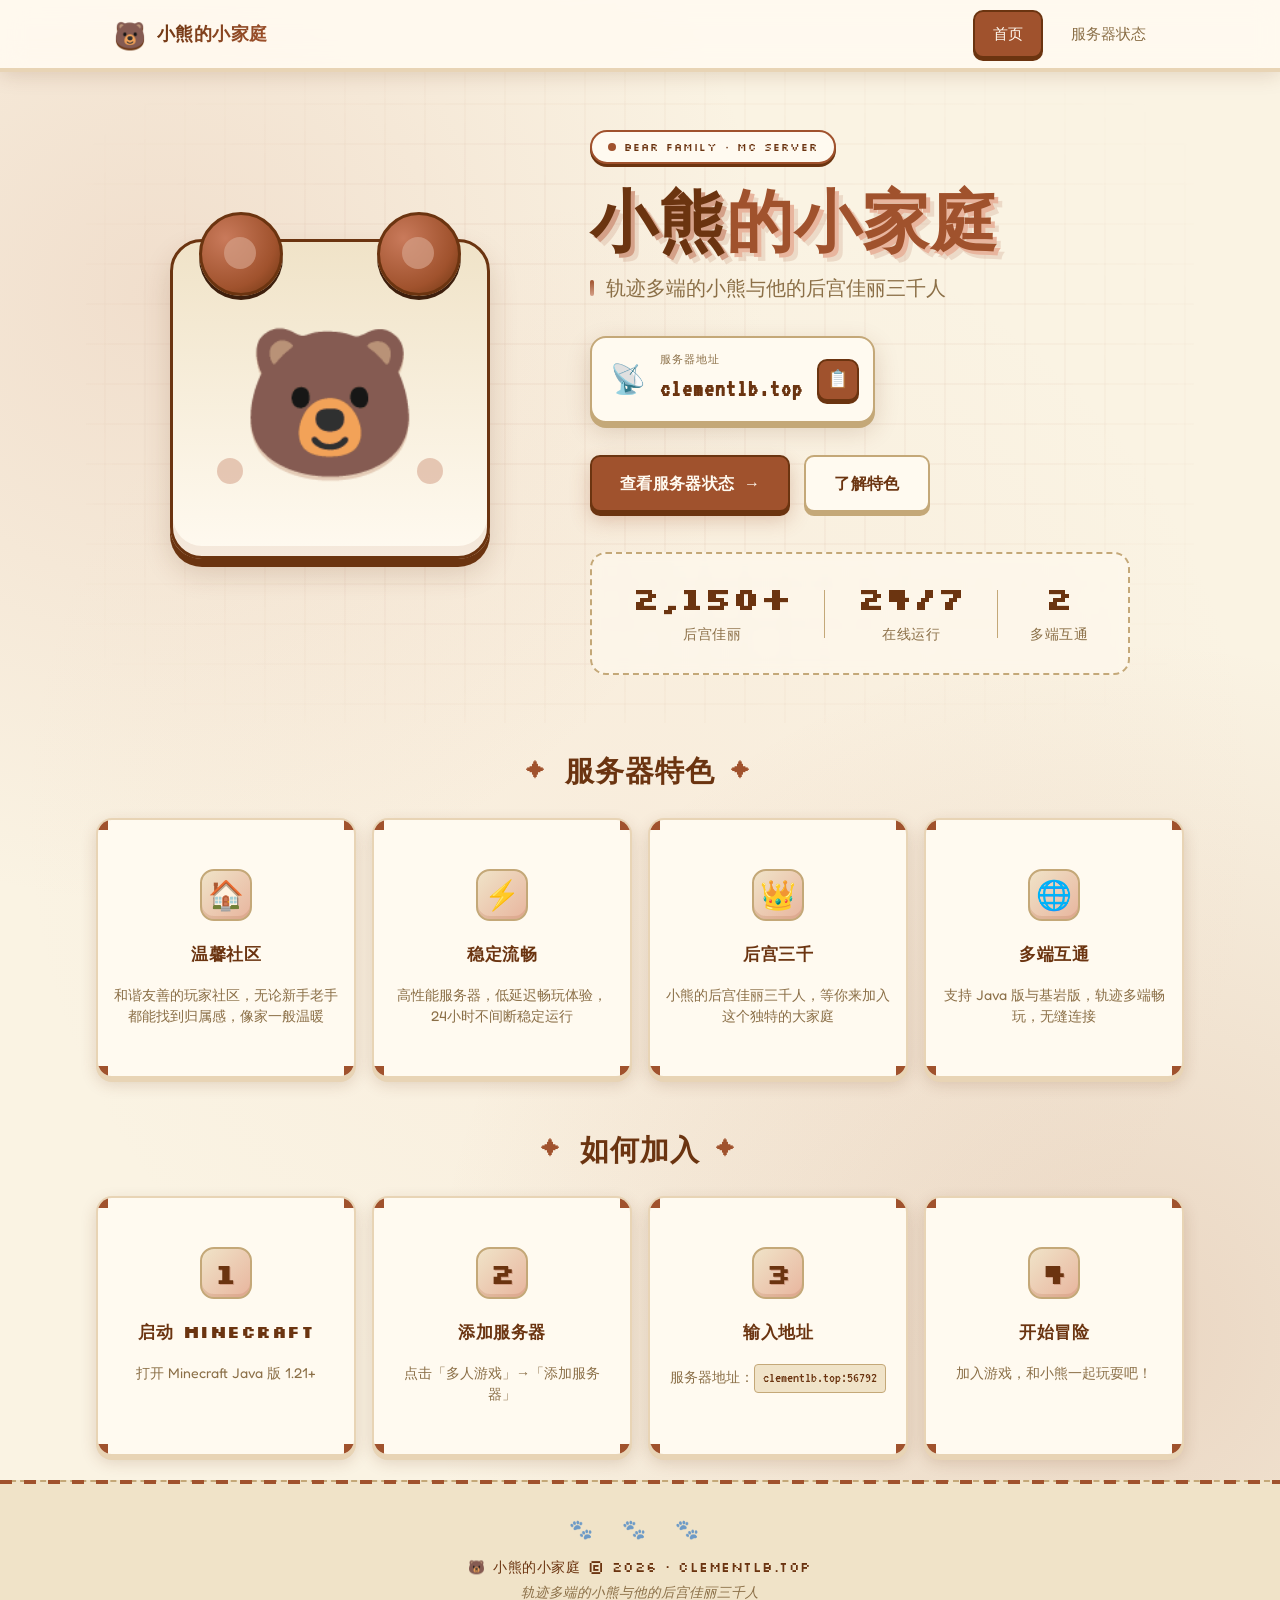
==== index.html @ a66cd8a3 "fix: 后端查询改为 64.49.47.164:56792，前端显示 clementlb.top:56792" ====
<!DOCTYPE html>
<html lang="zh-CN">
<head>
  <meta charset="UTF-8">
  <meta name="viewport" content="width=device-width, initial-scale=1.0">
  <meta name="theme-color" content="#a0522d">
  <title>小熊的小家庭 - Minecraft 服务器</title>
  <link rel="preconnect" href="https://fonts.googleapis.com">
  <link rel="preconnect" href="https://fonts.gstatic.com" crossorigin>
  <link href="https://fonts.googleapis.com/css2?family=Press+Start+2P&family=Silkscreen:wght@400;700&family=Fredoka:wght@400;500;600;700&family=VT323&display=swap" rel="stylesheet">
  <link rel="stylesheet" href="css/style.css">
</head>
<body>
  <a href="#main" class="skip-link">跳到主内容</a>

  <nav class="navbar" aria-label="主导航">
    <div class="nav-container">
      <a href="index.html" class="nav-logo">
        <span class="logo-pixel" aria-hidden="true">🐻</span>
        <span class="logo-text">小熊的小家庭</span>
      </a>
      <div class="nav-links">
        <a href="index.html" class="nav-link active" aria-current="page">
          <span class="nav-link-inner">首页</span>
        </a>
        <a href="status.html" class="nav-link">
          <span class="nav-link-inner">服务器状态</span>
        </a>
      </div>
    </div>
  </nav>

  <header class="hero" id="main">
    <div class="hero-grid-pattern"></div>
    <div class="hero-bear">
      <div class="bear-character">
        <div class="bear-ear bear-ear-left" aria-hidden="true"></div>
        <div class="bear-ear bear-ear-right" aria-hidden="true"></div>
        <div class="bear-face" aria-hidden="true">🐻</div>
        <div class="bear-cheek bear-cheek-left" aria-hidden="true"></div>
        <div class="bear-cheek bear-cheek-right" aria-hidden="true"></div>
      </div>
      <div class="bear-shadow" aria-hidden="true"></div>
    </div>

    <div class="hero-content">
      <div class="hero-badge">
        <span class="badge-dot"></span>
        <span>BEAR FAMILY · MC SERVER</span>
      </div>
      <h1 class="hero-title">
        <span class="title-pixel">小熊</span><span class="title-pixel title-pixel-accent">的小家庭</span>
      </h1>
      <p class="hero-tagline">轨迹多端的小熊与他的后宫佳丽三千人</p>

      <div class="hero-ip">
        <div class="ip-icon">📡</div>
        <div class="ip-text">
          <span class="ip-label">服务器地址</span>
          <code class="ip-value">clementlb.top</code>
        </div>
        <button class="ip-copy" onclick="copyIp()" title="复制地址" aria-label="复制服务器地址">
          <span class="copy-icon" aria-hidden="true">📋</span>
        </button>
      </div>

      <div class="hero-actions">
        <a href="status.html" class="btn btn-primary">
          <span>查看服务器状态</span>
          <span class="btn-arrow" aria-hidden="true">→</span>
        </a>
        <a href="#features" class="btn btn-ghost">
          <span>了解特色</span>
        </a>
      </div>

      <div class="hero-stats">
        <div class="stat">
          <div class="stat-num" data-target="3000">0</div>
          <div class="stat-label">后宫佳丽</div>
        </div>
        <div class="stat-divider"></div>
        <div class="stat">
          <div class="stat-num">24/7</div>
          <div class="stat-label">在线运行</div>
        </div>
        <div class="stat-divider"></div>
        <div class="stat">
          <div class="stat-num">2</div>
          <div class="stat-label">多端互通</div>
        </div>
      </div>
    </div>
  </header>

  <section class="features" id="features">
    <div class="section-header">
        <span class="section-deco" aria-hidden="true">✦</span>
        <h2 class="section-title">服务器特色</h2>
        <span class="section-deco" aria-hidden="true">✦</span>
      </div>

    <div class="features-grid">
      <div class="card feature-card">
        <div class="card-corner corner-tl" aria-hidden="true"></div>
        <div class="card-corner corner-tr" aria-hidden="true"></div>
        <div class="card-corner corner-bl" aria-hidden="true"></div>
        <div class="card-corner corner-br" aria-hidden="true"></div>
        <div class="feature-icon-wrap">
          <div class="feature-icon" aria-hidden="true">🏠</div>
          <div class="icon-paw" aria-hidden="true">🐾</div>
        </div>
        <h3 class="feature-title">温馨社区</h3>
        <p class="feature-desc">和谐友善的玩家社区，无论新手老手都能找到归属感，像家一般温暖</p>
      </div>

      <div class="card feature-card">
        <div class="card-corner corner-tl" aria-hidden="true"></div>
        <div class="card-corner corner-tr" aria-hidden="true"></div>
        <div class="card-corner corner-bl" aria-hidden="true"></div>
        <div class="card-corner corner-br" aria-hidden="true"></div>
        <div class="feature-icon-wrap">
          <div class="feature-icon" aria-hidden="true">⚡</div>
          <div class="icon-paw" aria-hidden="true">🐾</div>
        </div>
        <h3 class="feature-title">稳定流畅</h3>
        <p class="feature-desc">高性能服务器，低延迟畅玩体验，24小时不间断稳定运行</p>
      </div>

      <div class="card feature-card">
        <div class="card-corner corner-tl" aria-hidden="true"></div>
        <div class="card-corner corner-tr" aria-hidden="true"></div>
        <div class="card-corner corner-bl" aria-hidden="true"></div>
        <div class="card-corner corner-br" aria-hidden="true"></div>
        <div class="feature-icon-wrap">
          <div class="feature-icon" aria-hidden="true">👑</div>
          <div class="icon-paw" aria-hidden="true">🐾</div>
        </div>
        <h3 class="feature-title">后宫三千</h3>
        <p class="feature-desc">小熊的后宫佳丽三千人，等你来加入这个独特的大家庭</p>
      </div>

      <div class="card feature-card">
        <div class="card-corner corner-tl" aria-hidden="true"></div>
        <div class="card-corner corner-tr" aria-hidden="true"></div>
        <div class="card-corner corner-bl" aria-hidden="true"></div>
        <div class="card-corner corner-br" aria-hidden="true"></div>
        <div class="feature-icon-wrap">
          <div class="feature-icon" aria-hidden="true">🌐</div>
          <div class="icon-paw" aria-hidden="true">🐾</div>
        </div>
        <h3 class="feature-title">多端互通</h3>
        <p class="feature-desc">支持 Java 版与基岩版，轨迹多端畅玩，无缝连接</p>
      </div>
    </div>
  </section>

  <section class="join">
    <div class="section-header">
      <span class="section-deco" aria-hidden="true">✦</span>
      <h2 class="section-title">如何加入</h2>
      <span class="section-deco" aria-hidden="true">✦</span>
    </div>

    <div class="join-steps">
      <div class="card step">
        <div class="card-corner corner-tl" aria-hidden="true"></div>
        <div class="card-corner corner-tr" aria-hidden="true"></div>
        <div class="card-corner corner-bl" aria-hidden="true"></div>
        <div class="card-corner corner-br" aria-hidden="true"></div>
        <div class="step-icon-wrap">
          <span class="step-number" aria-hidden="true">1</span>
          <div class="icon-paw" aria-hidden="true">🐾</div>
        </div>
        <h3 class="step-title">启动 Minecraft</h3>
        <p class="step-desc">打开 Minecraft Java 版 1.21+</p>
      </div>

      <div class="card step">
        <div class="card-corner corner-tl" aria-hidden="true"></div>
        <div class="card-corner corner-tr" aria-hidden="true"></div>
        <div class="card-corner corner-bl" aria-hidden="true"></div>
        <div class="card-corner corner-br" aria-hidden="true"></div>
        <div class="step-icon-wrap">
          <span class="step-number" aria-hidden="true">2</span>
          <div class="icon-paw" aria-hidden="true">🐾</div>
        </div>
        <h3 class="step-title">添加服务器</h3>
        <p class="step-desc">点击「多人游戏」→「添加服务器」</p>
      </div>

      <div class="card step">
        <div class="card-corner corner-tl" aria-hidden="true"></div>
        <div class="card-corner corner-tr" aria-hidden="true"></div>
        <div class="card-corner corner-bl" aria-hidden="true"></div>
        <div class="card-corner corner-br" aria-hidden="true"></div>
        <div class="step-icon-wrap">
          <span class="step-number" aria-hidden="true">3</span>
          <div class="icon-paw" aria-hidden="true">🐾</div>
        </div>
        <h3 class="step-title">输入地址</h3>
        <p class="step-desc">服务器地址：<code class="step-code">clementlb.top:56792</code></p>
      </div>

      <div class="card step">
        <div class="card-corner corner-tl" aria-hidden="true"></div>
        <div class="card-corner corner-tr" aria-hidden="true"></div>
        <div class="card-corner corner-bl" aria-hidden="true"></div>
        <div class="card-corner corner-br" aria-hidden="true"></div>
        <div class="step-icon-wrap">
          <span class="step-number" aria-hidden="true">4</span>
          <div class="icon-paw" aria-hidden="true">🐾</div>
        </div>
        <h3 class="step-title">开始冒险</h3>
        <p class="step-desc">加入游戏，和小熊一起玩耍吧！</p>
      </div>
    </div>
  </section>

  <footer class="footer">
    <div class="footer-paws" aria-hidden="true">🐾 🐾 🐾</div>
    <p class="footer-main">🐻 小熊的小家庭 &copy; 2026 · clementlb.top</p>
    <p class="footer-tagline">轨迹多端的小熊与他的后宫佳丽三千人</p>
  </footer>

  <script>
    function copyIp() {
      const ip = 'clementlb.top:56792';
      const btn = document.querySelector('.ip-copy');
      const icon = btn?.querySelector('.copy-icon');
      const restore = () => { if (icon) icon.textContent = '📋'; };
      if (navigator.clipboard?.writeText) {
        navigator.clipboard.writeText(ip).then(() => {
          if (icon) icon.textContent = '✅';
          setTimeout(restore, 1500);
        }).catch(restore);
      } else {
        // Fallback for older browsers
        const ta = document.createElement('textarea');
        ta.value = ip;
        ta.style.position = 'fixed';
        ta.style.opacity = '0';
        document.body.appendChild(ta);
        ta.select();
        try { document.execCommand('copy'); if (icon) icon.textContent = '✅'; } catch (e) {}
        document.body.removeChild(ta);
        setTimeout(restore, 1500);
      }
    }

    // Honor reduced motion preference
    const prefersReducedMotion = window.matchMedia('(prefers-reduced-motion: reduce)').matches;

    // Animate stats on load
    document.addEventListener('DOMContentLoaded', () => {
      const stat = document.querySelector('.stat-num[data-target]');
      if (stat) {
        const target = +stat.dataset.target;
        if (prefersReducedMotion) {
          stat.textContent = target.toLocaleString() + '+';
        } else {
          let current = 0;
          const step = Math.max(1, Math.ceil(target / 60));
          const tick = () => {
            current += step;
            if (current >= target) current = target;
            stat.textContent = current.toLocaleString() + '+';
            if (current < target) requestAnimationFrame(tick);
          };
          const obs = new IntersectionObserver((entries) => {
            entries.forEach(e => { if (e.isIntersecting) { tick(); obs.disconnect(); } });
          });
          obs.observe(stat);
        }
      }

      // Stagger card reveal is handled in CSS (avoids first-frame flash)
    });
  </script>
</body>
</html>
---- css/style.css ----
/* ============================================
   小熊的小家庭 · Cozy Bear Minecraft Theme
   ============================================ */

/* ===== Reset ===== */
*, *::before, *::after { box-sizing: border-box; margin: 0; padding: 0; }

/* ===== Theme Variables (Bear Palette) ===== */
:root {
  /* Bear fur browns */
  --bear-fur: #a0522d;
  --bear-fur-light: #c97a5b;
  --bear-fur-dark: #6b3410;
  --bear-fur-deep: #3e1f0d;

  /* Bear snout peach */
  --bear-snout: #d4a088;
  --bear-snout-light: #e8b59e;
  --bear-snout-dark: #b07858;

  /* Cozy room creams (Minecraft room background) */
  --bg: #faf3e3;
  --bg-soft: #f0e3c8;
  --bg-card: #fffaf0;
  --bg-card-hover: #fff5e1;

  /* Text */
  --text: #3e2723;
  --text-muted: #8b6f47;
  --text-light: #b8a085;

  /* Borders & decoration */
  --border: #e8d4b5;
  --border-strong: #c4a878;
  --pixel-shadow: rgba(107, 52, 16, 0.18);

  /* Semantic */
  --success: #6b8e23;
  --success-bg: #e8efd0;
  --danger: #b85c3d;
  --danger-bg: #f5dccd;
  --warning: #d4a017;

  /* Focus ring */
  --focus-ring: 0 0 0 3px rgba(160, 82, 45, 0.5);

  /* Shapes */
  --radius: 16px;
  --radius-sm: 10px;
  --radius-lg: 24px;
  --pixel: 4px;

  /* Safe areas (iOS notch etc.) */
  --safe-top: env(safe-area-inset-top, 0px);
  --safe-bottom: env(safe-area-inset-bottom, 0px);

  /* Spacing scale (4-px grid) */
  --space-1: 4px;
  --space-2: 8px;
  --space-3: 12px;
  --space-4: 16px;
  --space-5: 24px;
  --space-6: 32px;
  --space-7: 48px;
  --space-8: 64px;
}

/* ===== Base ===== */
html { scroll-behavior: smooth; }

body {
  font-family: 'Fredoka', 'PingFang SC', 'Microsoft YaHei', sans-serif;
  background: var(--bg);
  color: var(--text);
  min-height: 100vh;
  display: flex;
  flex-direction: column;
  font-weight: 400;
  line-height: 1.6;
  overflow-x: hidden;
  background-image:
    radial-gradient(circle at 12% 18%, rgba(212, 160, 136, 0.25) 0%, transparent 35%),
    radial-gradient(circle at 88% 82%, rgba(160, 82, 45, 0.18) 0%, transparent 40%),
    radial-gradient(circle at 50% 50%, rgba(232, 181, 158, 0.1) 0%, transparent 60%);
}

::selection { background: var(--bear-fur); color: var(--bg-card); }

/* ===== Skip Link ===== */
.skip-link {
  position: absolute;
  left: -9999px;
  top: 0;
  z-index: 200;
  background: var(--bear-fur-dark);
  color: var(--bg-card);
  padding: 12px 20px;
  border-radius: 0 0 var(--radius-sm) 0;
  text-decoration: none;
  font-weight: 600;
}
.skip-link:focus { left: 0; outline: 3px solid var(--bear-snout-light); outline-offset: 2px; }

/* ===== Focus Styles ===== */
:focus-visible {
  outline: 3px solid var(--bear-fur);
  outline-offset: 2px;
  border-radius: 4px;
}

/* ===== Navbar ===== */
.navbar {
  background: rgba(255, 250, 240, 0.92);
  backdrop-filter: blur(12px) saturate(140%);
  -webkit-backdrop-filter: blur(12px) saturate(140%);
  border-bottom: 2px solid var(--border);
  position: sticky;
  top: 0;
  z-index: 100;
  padding-top: var(--safe-top);
  box-shadow: 0 2px 0 var(--border), 0 4px 20px var(--pixel-shadow);
}

.nav-container {
  max-width: 1100px;
  margin: 0 auto;
  padding: 0 var(--space-5);
  display: flex;
  align-items: center;
  justify-content: space-between;
  height: 68px;
}

.nav-logo {
  display: flex;
  align-items: center;
  gap: 10px;
  text-decoration: none;
  color: var(--bear-fur-dark);
  font-family: 'Silkscreen', 'Fredoka', monospace;
  font-weight: 700;
  font-size: 1.15rem;
  letter-spacing: 0.5px;
  transition: transform 0.2s ease;
}
.nav-logo:hover { transform: translateX(2px); }

.logo-pixel {
  font-size: 1.6rem;
  filter: drop-shadow(0 2px 0 var(--bear-fur-dark));
  animation: bear-bob 3s ease-in-out infinite;
}

.logo-text {
  background: linear-gradient(135deg, var(--bear-fur-dark), var(--bear-fur));
  -webkit-background-clip: text;
  -webkit-text-fill-color: transparent;
  background-clip: text;
}

.nav-links { display: flex; gap: 8px; }

.nav-link {
  position: relative;
  color: var(--text-muted);
  text-decoration: none;
  font-weight: 500;
  font-size: 0.95rem;
  padding: 10px 18px;
  border-radius: var(--radius-sm);
  transition: color 0.2s ease, background-color 0.2s ease, transform 0.2s ease, border-color 0.2s ease, box-shadow 0.2s ease;
  border: 2px solid transparent;
  touch-action: manipulation;
}
.nav-link:hover {
  color: var(--bear-fur-dark);
  background: var(--bg-soft);
}
.nav-link.active {
  color: var(--bg-card);
  background: var(--bear-fur);
  border-color: var(--bear-fur-dark);
  box-shadow: 0 3px 0 var(--bear-fur-dark);
}
.nav-link.active:hover { transform: translateY(1px); box-shadow: 0 2px 0 var(--bear-fur-dark); }

/* ===== Hero ===== */
.hero {
  position: relative;
  min-height: 560px;
  display: grid;
  grid-template-columns: 360px 1fr;
  gap: 80px;
  align-items: center;
  padding: 60px 64px 48px;
  max-width: 1400px;
  margin: 0 auto;
  overflow: hidden;
  scroll-margin-top: 80px;
}

.hero-grid-pattern {
  position: absolute;
  inset: -60px;
  background:
    repeating-linear-gradient(0deg, transparent, transparent 38px, rgba(160, 82, 45, 0.04) 38px, rgba(160, 82, 45, 0.04) 40px),
    repeating-linear-gradient(90deg, transparent, transparent 38px, rgba(160, 82, 45, 0.04) 38px, rgba(160, 82, 45, 0.04) 40px);
  pointer-events: none;
  z-index: 0;
  mask-image: radial-gradient(ellipse at center, #000 40%, transparent 80%);
  -webkit-mask-image: radial-gradient(ellipse at center, #000 40%, transparent 80%);
}

.hero-bear {
  position: relative;
  z-index: 1;
  display: flex;
  align-items: center;
  justify-content: center;
  flex-direction: column;
}

.bear-character {
  position: relative;
  width: 320px;
  height: 320px;
  display: flex;
  align-items: center;
  justify-content: center;
  background: linear-gradient(180deg, var(--bg-soft) 0%, var(--bg-card) 100%);
  border: 3px solid var(--bear-fur-dark);
  border-radius: 32px;
  box-shadow:
    0 8px 0 var(--bear-fur-dark),
    0 14px 28px var(--pixel-shadow),
    inset 0 -10px 0 rgba(160, 82, 45, 0.1);
  animation: bear-bob 2.5s ease-in-out infinite;
}

/* CSS ears */
.bear-ear {
  position: absolute;
  top: -30px;
  width: 84px;
  height: 84px;
  background: radial-gradient(circle at 30% 30%, var(--bear-fur-light), var(--bear-fur) 65%, var(--bear-fur-dark));
  border: 3px solid var(--bear-fur-dark);
  border-radius: 50%;
  box-shadow: 0 4px 0 var(--bear-fur-deep);
  z-index: 0;
}
.bear-ear::after {
  content: '';
  position: absolute;
  top: 22px;
  left: 22px;
  width: 32px;
  height: 32px;
  background: var(--bear-snout);
  border-radius: 50%;
  opacity: 0.7;
}
.bear-ear-left { left: 26px; }
.bear-ear-right { right: 26px; }

.bear-face {
  position: relative;
  z-index: 1;
  font-size: 9rem;
  line-height: 1;
  filter: drop-shadow(0 4px 0 rgba(160, 82, 45, 0.25));
}

.bear-cheek {
  position: absolute;
  width: 26px;
  height: 26px;
  background: var(--bear-snout);
  border-radius: 50%;
  opacity: 0.55;
  z-index: 1;
}
.bear-cheek-left { bottom: 72px; left: 44px; }
.bear-cheek-right { bottom: 72px; right: 44px; }

.bear-shadow {
  width: 260px;
  height: 28px;
  background: radial-gradient(ellipse, rgba(62, 39, 35, 0.25) 0%, transparent 70%);
  margin-top: -20px;
  animation: shadow-pulse 2.5s ease-in-out infinite;
}

@keyframes bear-bob {
  0%, 100% { transform: translateY(0) rotate(-1deg); }
  50% { transform: translateY(-10px) rotate(1deg); }
}

@keyframes shadow-pulse {
  0%, 100% { transform: scaleX(1); opacity: 0.6; }
  50% { transform: scaleX(0.85); opacity: 0.4; }
}

.hero-content {
  position: relative;
  z-index: 1;
  text-align: left;
}

.hero-badge {
  display: inline-flex;
  align-items: center;
  gap: 8px;
  background: var(--bg-card);
  border: 2px solid var(--bear-fur);
  border-radius: 999px;
  padding: 6px 16px;
  font-family: 'Silkscreen', monospace;
  font-size: 0.7rem;
  color: var(--bear-fur-dark);
  letter-spacing: 1px;
  margin-bottom: 20px;
  box-shadow: 0 3px 0 var(--bear-fur-dark);
}

.badge-dot {
  width: 8px;
  height: 8px;
  background: var(--bear-fur);
  border-radius: 50%;
  animation: pulse-dot 1.5s ease-in-out infinite;
}

@keyframes pulse-dot {
  0%, 100% { opacity: 1; transform: scale(1); }
  50% { opacity: 0.5; transform: scale(1.3); }
}

.hero-title {
  font-family: 'Silkscreen', 'Press Start 2P', monospace;
  font-size: 4.2rem;
  line-height: 1.05;
  font-weight: 700;
  margin-bottom: 18px;
  letter-spacing: 1px;
  text-wrap: balance;
}

.title-pixel {
  display: inline-block;
  color: var(--bear-fur-dark);
  text-shadow: 4px 4px 0 var(--bear-snout), 8px 8px 0 rgba(160, 82, 45, 0.15);
}
.title-pixel-accent {
  color: var(--bear-fur);
  text-shadow: 4px 4px 0 var(--bear-snout-light), 8px 8px 0 rgba(160, 82, 45, 0.15);
}

.hero-tagline {
  font-size: 1.25rem;
  color: var(--text-muted);
  margin-bottom: 32px;
  font-weight: 500;
  max-width: 560px;
  position: relative;
  padding-left: 16px;
  text-wrap: pretty;
}
.hero-tagline::before {
  content: '';
  position: absolute;
  left: 0;
  top: 8px;
  bottom: 8px;
  width: 4px;
  background: linear-gradient(to bottom, var(--bear-fur), var(--bear-snout));
  border-radius: 2px;
}

/* IP Card */
.hero-ip {
  display: inline-flex;
  align-items: center;
  justify-content: center;
  gap: 14px;
  background: var(--bg-card);
  border: 2px solid var(--border-strong);
  border-radius: var(--radius);
  padding: 12px 14px 12px 18px;
  margin-bottom: 32px;
  box-shadow: 0 5px 0 var(--border-strong), 0 8px 24px var(--pixel-shadow);
  transition: transform 0.2s ease, box-shadow 0.2s ease;
}
.hero-ip:hover { transform: translateY(-2px); box-shadow: 0 7px 0 var(--border-strong), 0 10px 28px var(--pixel-shadow); }

.ip-icon {
  font-size: 1.8rem;
  line-height: 1;
  display: flex;
  align-items: center;
  justify-content: center;
  animation: pulse-dot 2s ease-in-out infinite;
}

.ip-text {
  display: flex;
  flex-direction: column;
  justify-content: center;
  gap: 2px;
}

.ip-label {
  font-size: 0.7rem;
  color: var(--text-muted);
  font-family: 'Silkscreen', monospace;
  letter-spacing: 1px;
  text-transform: uppercase;
}

.ip-value {
  font-family: 'VT323', 'Consolas', monospace;
  font-size: 1.5rem;
  color: var(--bear-fur-dark);
  background: none;
  padding: 0;
  font-weight: 700;
  letter-spacing: 1px;
}

.ip-copy {
  background: var(--bear-fur);
  border: 2px solid var(--bear-fur-dark);
  border-radius: var(--radius-sm);
  width: 42px;
  height: 42px;
  display: flex;
  align-items: center;
  justify-content: center;
  cursor: pointer;
  transition: background-color 0.15s ease, transform 0.15s ease, box-shadow 0.15s ease;
  box-shadow: 0 3px 0 var(--bear-fur-dark);
  -webkit-tap-highlight-color: transparent;
  touch-action: manipulation;
  margin: 0;
  padding: 0;
  flex-shrink: 0;
}
.ip-copy:hover { background: var(--bear-fur-light); }
.ip-copy:active { transform: translateY(2px); box-shadow: 0 1px 0 var(--bear-fur-dark); }
.copy-icon {
  font-size: 1.1rem;
  line-height: 1;
  display: flex;
  align-items: center;
  justify-content: center;
}

/* Hero Actions */
.hero-actions {
  display: flex;
  gap: 14px;
  flex-wrap: wrap;
  margin-bottom: 40px;
}

/* Buttons */
.btn {
  display: inline-flex;
  align-items: center;
  gap: 10px;
  padding: 14px 28px;
  border-radius: var(--radius-sm);
  font-family: 'Fredoka', sans-serif;
  font-size: 1rem;
  font-weight: 600;
  text-decoration: none;
  cursor: pointer;
  transition: background-color 0.15s ease, color 0.15s ease, transform 0.15s ease, box-shadow 0.15s ease, border-color 0.15s ease;
  border: 2px solid transparent;
  letter-spacing: 0.3px;
  -webkit-tap-highlight-color: transparent;
  touch-action: manipulation;
}
.btn-primary {
  background: var(--bear-fur);
  color: var(--bg-card);
  border-color: var(--bear-fur-dark);
  box-shadow: 0 4px 0 var(--bear-fur-dark), 0 8px 20px rgba(160, 82, 45, 0.3);
}
.btn-primary:hover { background: var(--bear-fur-light); transform: translateY(-2px); box-shadow: 0 6px 0 var(--bear-fur-dark), 0 10px 24px rgba(160, 82, 45, 0.4); }
.btn-primary:active { transform: translateY(2px); box-shadow: 0 2px 0 var(--bear-fur-dark); }
.btn-arrow { transition: transform 0.2s ease; }
.btn-primary:hover .btn-arrow { transform: translateX(4px); }

.btn-ghost {
  background: var(--bg-card);
  color: var(--bear-fur-dark);
  border-color: var(--border-strong);
  box-shadow: 0 4px 0 var(--border-strong);
}
.btn-ghost:hover { background: var(--bg-card-hover); transform: translateY(-2px); box-shadow: 0 6px 0 var(--border-strong); }
.btn-ghost:active { transform: translateY(2px); box-shadow: 0 2px 0 var(--border-strong); }

/* Hero Stats */
.hero-stats {
  display: flex;
  align-items: center;
  justify-content: space-between;
  gap: 32px;
  padding: 28px 40px;
  background: rgba(255, 250, 240, 0.6);
  border: 2px dashed var(--border-strong);
  border-radius: var(--radius);
  backdrop-filter: blur(6px);
  width: 100%;
  max-width: 680px;
}

.stat { text-align: center; }
.stat-num {
  font-family: 'Silkscreen', monospace;
  font-size: 2rem;
  color: var(--bear-fur-dark);
  font-weight: 700;
  line-height: 1;
  margin-bottom: 8px;
  font-variant-numeric: tabular-nums;
}
.stat-label {
  font-size: 0.9rem;
  color: var(--text-muted);
  letter-spacing: 0.5px;
  font-weight: 500;
}

.stat-divider {
  width: 1px;
  height: 48px;
  background: var(--border-strong);
}

/* ===== Sections ===== */
.section-header {
  display: flex;
  align-items: center;
  justify-content: center;
  gap: var(--space-4);
  margin-bottom: var(--space-5);
}

.section-deco {
  color: var(--bear-fur);
  font-size: 1.2rem;
  letter-spacing: 4px;
}

.section-title {
  font-family: 'Silkscreen', 'Press Start 2P', monospace;
  font-size: 1.8rem;
  font-weight: 700;
  color: var(--bear-fur-dark);
  letter-spacing: 1px;
  position: relative;
  text-wrap: balance;
}

.features, .join {
  max-width: 1400px;
  margin: 0 auto;
  padding: var(--space-5) var(--space-5);
  position: relative;
}

/* ===== Card (shadcn-style: one base class for all card variants) ===== */
.card,
.feature-card,
.step {
  position: relative;
  background: var(--bg-card);
  border: 2px solid var(--border);
  border-radius: var(--radius);
  padding: var(--space-4);
  display: flex;
  flex-direction: column;
  align-items: center;
  justify-content: center;
  text-align: center;
  width: 100%;
  height: 260px;
  min-height: 260px;
  max-height: 260px;
  gap: var(--space-2);
  transition: transform 0.3s cubic-bezier(0.4, 0, 0.2, 1), background-color 0.3s ease, border-color 0.3s ease, box-shadow 0.3s ease;
  box-shadow: 0 4px 0 var(--border), 0 6px 16px var(--pixel-shadow);
  overflow: hidden;
  animation: card-rise 0.6s ease both;
}

.features-grid > .card:nth-child(1),
.join-steps > .card:nth-child(1) { animation-delay: 0.05s; }
.features-grid > .card:nth-child(2),
.join-steps > .card:nth-child(2) { animation-delay: 0.13s; }
.features-grid > .card:nth-child(3),
.join-steps > .card:nth-child(3) { animation-delay: 0.21s; }
.features-grid > .card:nth-child(4),
.join-steps > .card:nth-child(4) { animation-delay: 0.29s; }

@keyframes card-rise {
  from { opacity: 0; transform: translateY(20px); }
  to   { opacity: 1; transform: translateY(0); }
}

/* Pixel corner decorations */
.card-corner {
  position: absolute;
  width: 12px;
  height: 12px;
  background: var(--bear-fur);
  border-radius: 2px;
  pointer-events: none;
}
.corner-tl { top: -2px; left: -2px; border-radius: 4px 0 0 0; }
.corner-tr { top: -2px; right: -2px; border-radius: 0 4px 0 0; }
.corner-bl { bottom: -2px; left: -2px; border-radius: 0 0 0 4px; }
.corner-br { bottom: -2px; right: -2px; border-radius: 0 0 4px 0; }

/* ===== Grid containers (identical, shared rule) ===== */
.features-grid,
.join-steps {
  display: grid;
  grid-template-columns: repeat(4, minmax(0, 1fr));
  gap: var(--space-4);
  align-items: stretch;
  width: 100%;
}

/* ===== Feature Card & Step Card variants (unified) ===== */
.feature-card:hover,
.step:hover {
  transform: translateY(-6px);
  border-color: var(--bear-fur);
  background: var(--bg-card-hover);
  box-shadow: 0 10px 0 var(--bear-fur), 0 14px 28px rgba(160, 82, 45, 0.25);
}
.feature-card:hover .icon-paw,
.step:hover .icon-paw { opacity: 1; transform: translateY(0); }
.feature-card:hover .feature-icon-wrap,
.step:hover .step-icon-wrap { transform: rotate(-6deg); }
.feature-card:hover .feature-icon,
.step:hover .step-number { transform: scale(1.1); }

/* Shared icon box (feature & step) */
.feature-icon-wrap,
.step-icon-wrap {
  position: relative;
  display: inline-flex;
  align-items: center;
  justify-content: center;
  width: 52px;
  height: 52px;
  margin: 0 auto var(--space-3);
  background: linear-gradient(135deg, var(--bg-soft), var(--bear-snout-light));
  border: 2px solid var(--border-strong);
  border-radius: 14px;
  box-shadow: inset 0 -3px 0 rgba(160, 82, 45, 0.15);
  transition: transform 0.3s ease;
  flex-shrink: 0;
}

.feature-icon,
.step-number {
  font-size: 1.8rem;
  line-height: 1;
  transition: transform 0.3s ease;
}

.icon-paw {
  position: absolute;
  bottom: -4px;
  right: -4px;
  font-size: 0.8rem;
  background: var(--bg-card);
  border: 1.5px solid var(--bear-fur);
  border-radius: 50%;
  width: 20px;
  height: 20px;
  display: flex;
  align-items: center;
  justify-content: center;
  opacity: 0;
  transform: translateY(4px);
  transition: opacity 0.3s ease, transform 0.3s ease;
}

/* Shared title & desc */
.feature-title,
.step-title {
  font-family: 'Silkscreen', monospace;
  font-size: 1.05rem;
  color: var(--bear-fur-dark);
  margin-bottom: var(--space-2);
  letter-spacing: 0.5px;
  min-height: 1.5em;
  display: flex;
  align-items: center;
  justify-content: center;
}

.feature-desc,
.step-desc {
  font-size: 0.88rem;
  color: var(--text-muted);
  line-height: 1.5;
  max-width: 28ch;
  height: 3em;
  min-height: 3em;
  max-height: 3em;
  display: -webkit-box;
  -webkit-line-clamp: 2;
  -webkit-box-orient: vertical;
  overflow: hidden;
  text-overflow: ellipsis;
  text-align: center;
  -webkit-box-pack: center;
}

.step-number {
  font-family: 'Silkscreen', monospace;
  color: var(--bear-fur-dark);
  font-weight: 700;
  text-shadow: 1px 1px 0 var(--bear-snout);
  font-variant-numeric: tabular-nums;
}

.step-code {
  font-family: 'VT323', monospace;
  color: var(--bear-fur-dark);
  background: var(--bg-soft);
  border: 1.5px solid var(--border-strong);
  padding: 2px 8px;
  border-radius: 4px;
  font-size: 0.95rem;
  display: inline-block;
  margin-top: 2px;
  word-break: break-all;
}

/* ===== Status Page ===== */
.status-page {
  max-width: 900px;
  margin: 0 auto;
  padding: 48px 24px 64px;
  flex: 1;
  text-align: center;
}

.status-header { margin-bottom: 24px; }

.visually-hidden {
  position: absolute;
  width: 1px;
  height: 1px;
  padding: 0;
  margin: -1px;
  overflow: hidden;
  clip: rect(0, 0, 0, 0);
  white-space: nowrap;
  border: 0;
}

.page-title {
  font-family: 'Silkscreen', 'Press Start 2P', monospace;
  font-size: 2.2rem;
  color: var(--bear-fur-dark);
  margin-bottom: 12px;
  letter-spacing: 1px;
  text-shadow: 3px 3px 0 var(--bear-snout);
  text-wrap: balance;
}

.page-subtitle {
  color: var(--text-muted);
  font-size: 1rem;
}

.status-ip-mono {
  font-family: 'VT323', monospace;
  font-size: 1.3rem;
  color: var(--bear-fur-dark);
  background: var(--bg-card);
  border: 2px solid var(--border-strong);
  padding: 2px 12px;
  border-radius: 6px;
  display: inline-block;
}

/* Status Card */
.status-card {
  padding: 40px 24px;
  margin-bottom: 20px;
  min-height: 180px;
  display: flex;
  align-items: center;
  justify-content: center;
  aspect-ratio: auto;
}

.status-loading {
  display: flex;
  flex-direction: column;
  align-items: center;
  gap: 16px;
  width: 100%;
}

.status-card.online { border-color: var(--success); }
.status-card.online:hover { box-shadow: 0 6px 0 var(--success), 0 10px 24px rgba(107, 142, 35, 0.2); }

.status-card.offline { border-color: var(--danger); }
.status-card.offline:hover { box-shadow: 0 6px 0 var(--danger), 0 10px 24px rgba(184, 92, 61, 0.2); }

.status-result {
  display: block;
  width: 100%;
}

.bear-loader { position: relative; }

.bear-loader-emoji {
  font-size: 4rem;
  line-height: 1;
  animation: bear-bob 1.5s ease-in-out infinite;
  filter: drop-shadow(0 4px 0 rgba(160, 82, 45, 0.2));
}

.loader-paws {
  display: flex;
  gap: 8px;
  margin-top: 12px;
  justify-content: center;
}
.loader-paws span {
  font-size: 1.2rem;
  animation: paw-tap 1.2s ease-in-out infinite;
  display: inline-block;
}
.loader-paws span:nth-child(2) { animation-delay: 0.2s; }
.loader-paws span:nth-child(3) { animation-delay: 0.4s; }

@keyframes paw-tap {
  0%, 100% { transform: translateY(0); opacity: 0.4; }
  50% { transform: translateY(-6px); opacity: 1; }
}

.loading-text {
  color: var(--text-muted);
  font-size: 1rem;
  font-weight: 500;
}

/* Status Result */
.status-icon {
  font-size: 4.5rem;
  margin-bottom: 16px;
  line-height: 1;
  filter: drop-shadow(0 4px 0 var(--pixel-shadow));
}

.status-text {
  font-family: 'Silkscreen', monospace;
  font-size: 1.5rem;
  font-weight: 700;
  margin-bottom: 10px;
  letter-spacing: 1px;
}

.status-text.online-text { color: var(--success); }
.status-text.offline-text { color: var(--danger); }

.status-players {
  font-size: 1.1rem;
  color: var(--text-muted);
  font-weight: 500;
  font-variant-numeric: tabular-nums;
}

/* Status Detail */
.status-detail {
  padding: 28px;
  margin-bottom: 24px;
  text-align: left;
  aspect-ratio: auto;
}

.detail-grid {
  display: grid;
  grid-template-columns: 1fr 1fr;
  gap: 20px;
}

.detail-item {
  display: flex;
  flex-direction: column;
  gap: 4px;
  padding: 12px 14px;
  background: var(--bg-soft);
  border-radius: var(--radius-sm);
  border-left: 3px solid var(--bear-fur);
  min-width: 0;
}

.detail-item.detail-full { grid-column: 1 / -1; }

.detail-label {
  font-family: 'Silkscreen', monospace;
  font-size: 0.7rem;
  color: var(--text-muted);
  letter-spacing: 1px;
  text-transform: uppercase;
}

.detail-value {
  font-size: 1rem;
  color: var(--text);
  word-break: break-word;
  font-weight: 500;
  min-width: 0;
}

.detail-value.motd {
  color: var(--bear-fur-dark);
  line-height: 1.5;
  font-style: italic;
  white-space: pre-wrap;
}

/* Player List */
.player-list {
  margin-top: 24px;
  padding-top: 24px;
  border-top: 2px dashed var(--border-strong);
}

.player-list-title {
  font-family: 'Silkscreen', monospace;
  font-size: 1rem;
  color: var(--bear-fur-dark);
  margin-bottom: 14px;
  display: flex;
  align-items: center;
  justify-content: center;
  gap: 10px;
  letter-spacing: 0.5px;
}

.player-grid {
  display: flex;
  flex-wrap: wrap;
  gap: 8px;
  justify-content: center;
}

.player-tag {
  display: inline-flex;
  align-items: center;
  gap: 6px;
  background: var(--bear-snout-light);
  border: 1.5px solid var(--bear-fur);
  border-radius: 20px;
  padding: 6px 14px;
  font-size: 0.88rem;
  color: var(--bear-fur-dark);
  font-weight: 500;
  box-shadow: 0 2px 0 var(--bear-fur);
}

.btn-refresh {
  margin: 24px auto 0;
}

.btn-icon { font-size: 1.1rem; }

/* Metrics Grid */
.metrics-grid {
  display: grid;
  grid-template-columns: repeat(4, 1fr);
  gap: 16px;
  margin-bottom: 24px;
}

.metric-card {
  background: var(--bg-card);
  border: 2px solid var(--border);
  border-radius: var(--radius);
  padding: 20px 12px;
  display: flex;
  flex-direction: column;
  align-items: center;
  justify-content: center;
  gap: 8px;
  box-shadow: 0 4px 0 var(--border), 0 6px 16px var(--pixel-shadow);
  transition: transform 0.3s ease, box-shadow 0.3s ease, border-color 0.3s ease;
}
.metric-card:hover {
  transform: translateY(-4px);
  border-color: var(--bear-fur);
  box-shadow: 0 8px 0 var(--bear-fur), 0 12px 24px rgba(160, 82, 45, 0.2);
}

.metric-icon {
  font-size: 1.6rem;
  line-height: 1;
}

.metric-label {
  font-family: 'Silkscreen', monospace;
  font-size: 0.7rem;
  color: var(--text-muted);
  letter-spacing: 0.5px;
  text-transform: uppercase;
}

.metric-value {
  font-size: 1.05rem;
  color: var(--bear-fur-dark);
  font-weight: 700;
  font-variant-numeric: tabular-nums;
}

/* Info Cards */
.info-cards {
  display: grid;
  grid-template-columns: repeat(3, 1fr);
  gap: 20px;
  margin-bottom: 8px;
}

.info-card {
  position: relative;
  background: var(--bg-card);
  border: 2px solid var(--border);
  border-radius: var(--radius);
  padding: 24px 18px;
  display: flex;
  flex-direction: column;
  align-items: center;
  justify-content: flex-start;
  text-align: center;
  box-shadow: 0 4px 0 var(--border), 0 6px 16px var(--pixel-shadow);
  transition: transform 0.3s ease, box-shadow 0.3s ease, border-color 0.3s ease;
}
.info-card:hover {
  transform: translateY(-4px);
  border-color: var(--bear-fur);
  box-shadow: 0 8px 0 var(--bear-fur), 0 12px 24px rgba(160, 82, 45, 0.2);
}

.info-icon {
  font-size: 2rem;
  margin-bottom: 12px;
  line-height: 1;
}

.info-title {
  font-family: 'Silkscreen', monospace;
  font-size: 0.95rem;
  color: var(--bear-fur-dark);
  margin-bottom: 10px;
  letter-spacing: 0.5px;
}

.info-desc {
  font-size: 0.85rem;
  color: var(--text-muted);
  line-height: 1.55;
  max-width: 32ch;
}

.info-code {
  font-family: 'VT323', monospace;
  color: var(--bear-fur-dark);
  background: var(--bg-soft);
  border: 1.5px solid var(--border-strong);
  padding: 1px 6px;
  border-radius: 4px;
  font-size: 0.9rem;
  display: inline-block;
  word-break: break-all;
}

/* Responsive */
@media (max-width: 768px) {
  .metrics-grid { grid-template-columns: repeat(2, 1fr); gap: 12px; }
  .info-cards { grid-template-columns: 1fr; gap: 16px; }
  .metric-card { padding: 16px 10px; }
  .info-card { padding: 20px 16px; }
}

/* ===== Footer ===== */
.footer {
  text-align: center;
  padding: calc(32px + var(--safe-bottom)) 20px 28px;
  border-top: 2px dashed var(--border-strong);
  background: var(--bg-soft);
  margin-top: auto;
  position: relative;
}

.footer::before {
  content: '';
  position: absolute;
  top: -2px;
  left: 0;
  right: 0;
  height: 4px;
  background: repeating-linear-gradient(90deg, var(--bear-fur) 0 12px, transparent 12px 24px);
}

.footer-paws {
  font-size: 1.2rem;
  letter-spacing: 12px;
  margin-bottom: 12px;
  opacity: 0.6;
}

.footer-main {
  color: var(--bear-fur-dark);
  font-weight: 500;
  margin-bottom: 4px;
  font-family: 'Silkscreen', monospace;
  font-size: 0.85rem;
  letter-spacing: 0.5px;
}

.footer-tagline {
  color: var(--text-muted);
  font-size: 0.85rem;
  font-style: italic;
}

/* ===== Scrollbar ===== */
::-webkit-scrollbar { width: 12px; }
::-webkit-scrollbar-track { background: var(--bg-soft); }
::-webkit-scrollbar-thumb {
  background: var(--bear-fur);
  border: 2px solid var(--bg-soft);
  border-radius: 6px;
}
::-webkit-scrollbar-thumb:hover { background: var(--bear-fur-dark); }

/* ===== Reduced Motion ===== */
@media (prefers-reduced-motion: reduce) {
  *, *::before, *::after {
    animation-duration: 0.01ms !important;
    animation-iteration-count: 1 !important;
    transition-duration: 0.01ms !important;
    scroll-behavior: auto !important;
  }
  .bear-character, .bear-shadow, .logo-pixel, .badge-dot, .ip-icon,
  .bear-loader-emoji, .loader-paws span {
    animation: none !important;
  }
  .card { animation: none !important; opacity: 1; transform: none; }
  .feature-card:hover, .step:hover, .nav-link.active:hover,
  .btn-primary:hover, .btn-ghost:hover, .hero-ip:hover {
    transform: none;
  }
}

/* ===== Responsive ===== */
@media (max-width: 768px) {
  .hero {
    grid-template-columns: 1fr;
    text-align: center;
    min-height: auto;
    padding: 32px 24px 40px;
    gap: 24px;
  }
  .bear-character { width: 180px; height: 180px; }
  .bear-face { font-size: 5rem; }
  .bear-ear { width: 46px; height: 46px; top: -16px; }
  .bear-ear::after { width: 18px; height: 18px; top: 10px; left: 10px; }
  .bear-cheek { width: 14px; height: 14px; bottom: 42px; }
  .bear-cheek-left { left: 24px; }
  .bear-cheek-right { right: 24px; }
  .hero-content { text-align: center; display: flex; flex-direction: column; align-items: center; }
  .hero-tagline { padding-left: 0; }
  .hero-tagline::before { left: 50%; transform: translateX(-50%); width: 32px; height: 3px; top: -10px; bottom: auto; }
  .hero-title { font-size: 2.4rem; }
  .hero-ip { flex-direction: row; }
  .hero-actions { justify-content: center; }
  .hero-stats { margin: 0 auto; padding: 16px 20px; gap: 16px; width: 100%; max-width: 420px; }
  .stat-num { font-size: 1.3rem; }
  .features, .join { padding: var(--space-5) var(--space-4); }
  .features-grid, .join-steps { grid-template-columns: repeat(2, 1fr); gap: var(--space-3); }
  .card { height: 240px; min-height: 240px; max-height: 240px; }
  .nav-container { padding: 0 16px; }
  .logo-text { font-size: 0.95rem; }
  .nav-link { padding: 8px 12px; font-size: 0.85rem; }
  .features, .join { padding: var(--space-6) var(--space-4); }
  .section-title { font-size: 1.4rem; }
}

@media (max-width: 600px) {
  .hero-title { font-size: 2rem; }
  .title-pixel-accent { display: inline; }
  .bear-character { width: 150px; height: 150px; }
  .bear-face { font-size: 4.2rem; }
  .bear-ear { width: 38px; height: 38px; top: -12px; }
  .bear-ear::after { width: 14px; height: 14px; top: 9px; left: 9px; }
  .hero-ip { width: 100%; justify-content: flex-start; }
  .ip-value { font-size: 1.2rem; }
  .hero-actions { width: 100%; flex-direction: column; }
  .btn { justify-content: center; }
  .hero-stats { width: 100%; justify-content: space-around; gap: 8px; }
  .stat-num { font-size: 1.1rem; }
  .stat-label { font-size: 0.7rem; }
  .features-grid, .join-steps { grid-template-columns: repeat(2, 1fr); gap: var(--space-3); }
  .card { height: 220px; min-height: 220px; max-height: 220px; padding: var(--space-4); }
  .feature-icon-wrap, .step-icon-wrap { width: 44px; height: 44px; border-radius: 12px; }
  .feature-icon, .step-number { font-size: 1.5rem; }
  .feature-title, .step-title { font-size: 0.95rem; margin-bottom: 6px; }
  .feature-desc, .step-desc { font-size: 0.82rem; line-height: 1.5; }
  .icon-paw { width: 18px; height: 18px; font-size: 0.7rem; }
  .detail-grid { grid-template-columns: 1fr; }
  .page-title { font-size: 1.7rem; }
  .section-title { font-size: 1.2rem; }
  .section-header { gap: 10px; }
  .section-deco { font-size: 1rem; }
}
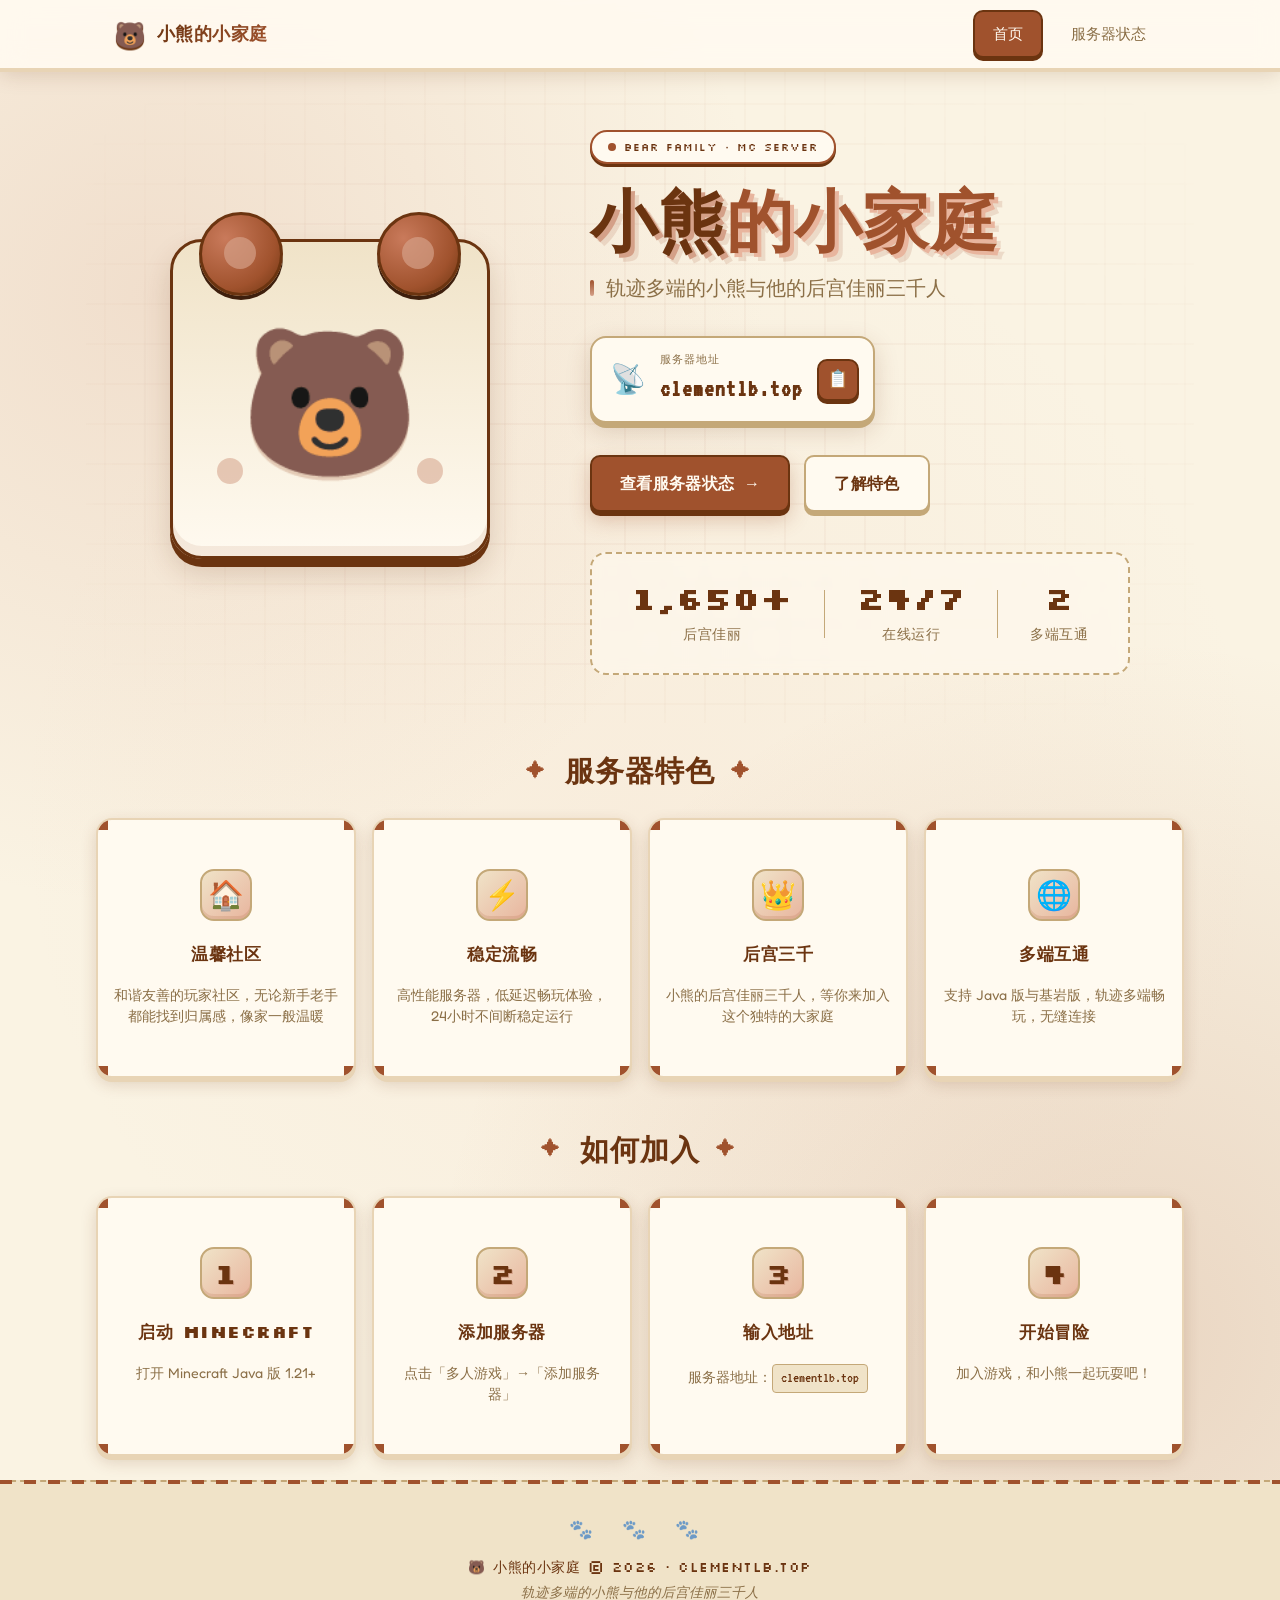
==== commit a4649d8a: "fix: 后端改为 frp-dry.com:57535，前端全部去掉端口只显示 clementlb.top" ====
--- a/index.html
+++ b/index.html
@@ -199,7 +199,7 @@
           <div class="icon-paw" aria-hidden="true">🐾</div>
         </div>
         <h3 class="step-title">输入地址</h3>
-        <p class="step-desc">服务器地址：<code class="step-code">clementlb.top:56792</code></p>
+        <p class="step-desc">服务器地址：<code class="step-code">clementlb.top</code></p>
       </div>
 
       <div class="card step">
@@ -225,7 +225,7 @@
 
   <script>
     function copyIp() {
-      const ip = 'clementlb.top:56792';
+      const ip = 'clementlb.top';
       const btn = document.querySelector('.ip-copy');
       const icon = btn?.querySelector('.copy-icon');
       const restore = () => { if (icon) icon.textContent = '📋'; };
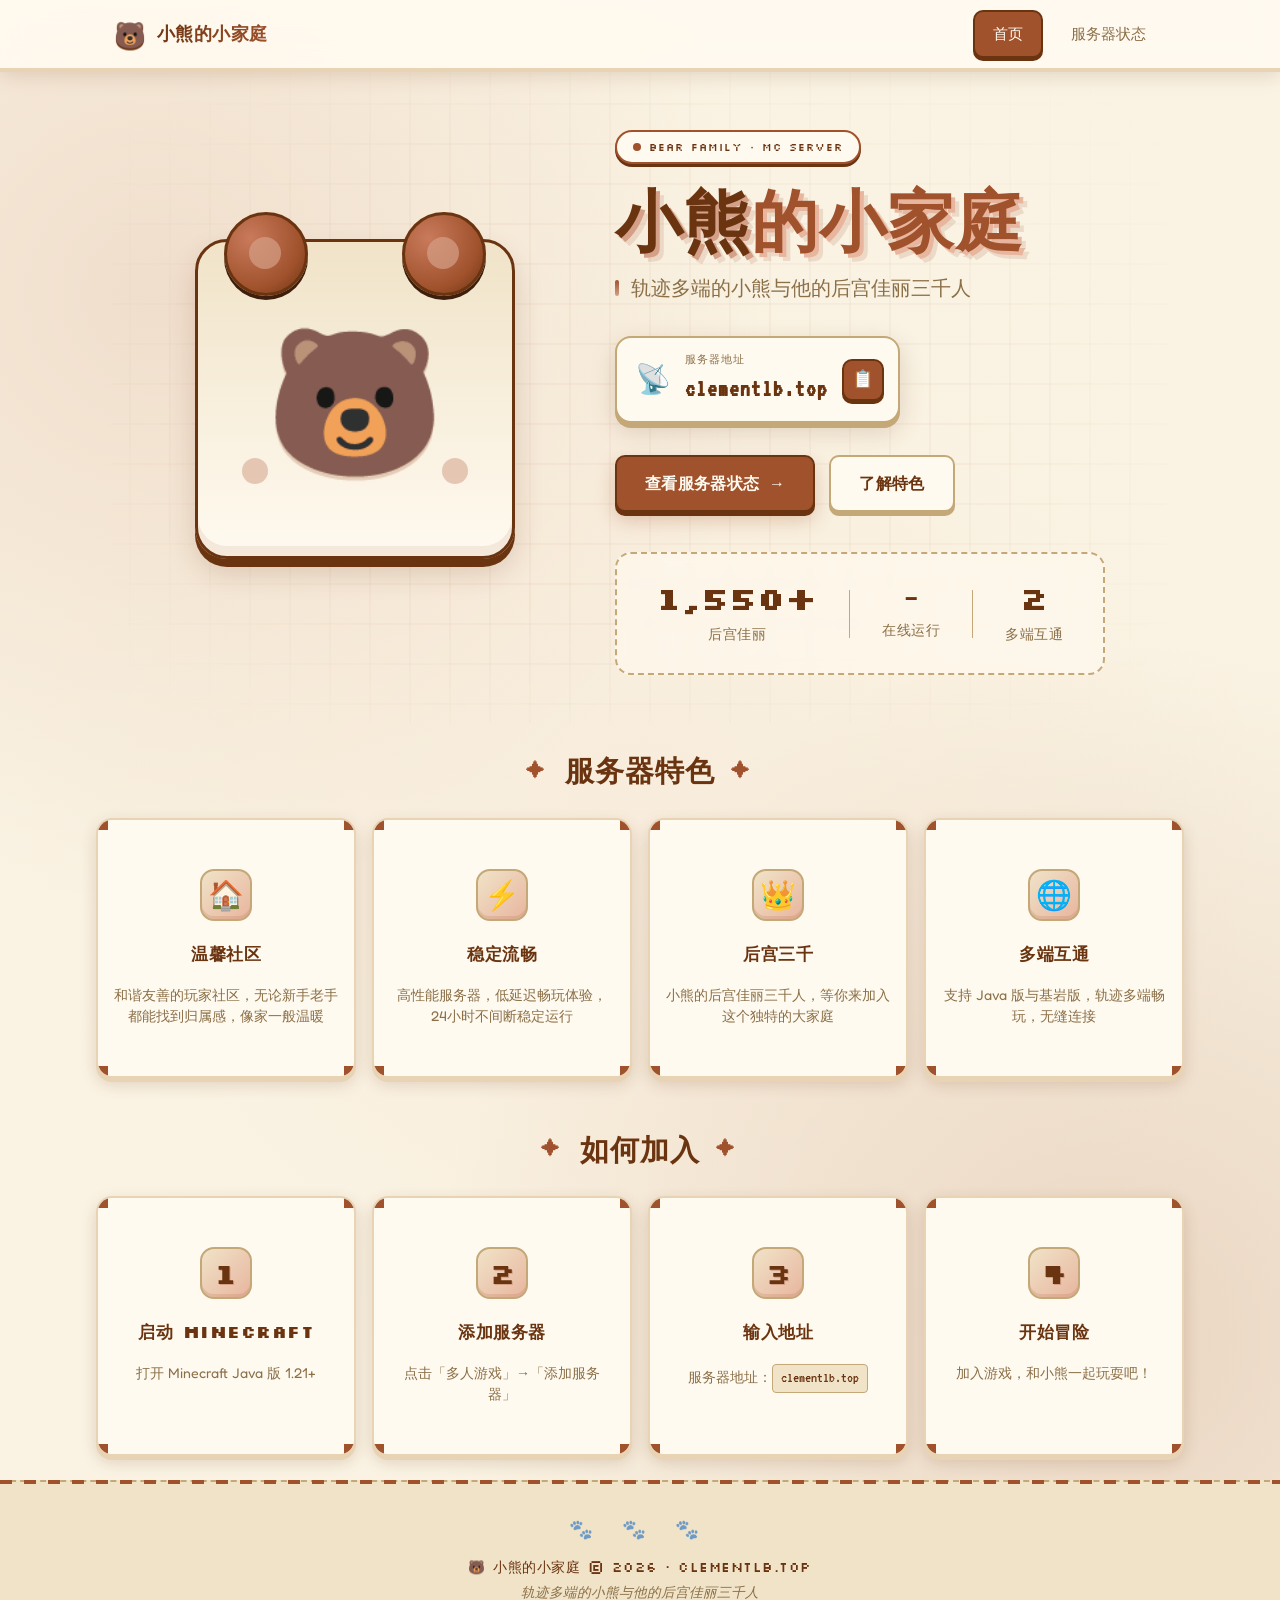
==== commit 8d2b2d98: "feat: 首页在线运行改为真实在线人数" ====
--- a/index.html
+++ b/index.html
@@ -81,7 +81,7 @@
         </div>
         <div class="stat-divider"></div>
         <div class="stat">
-          <div class="stat-num">24/7</div>
+          <div class="stat-num" id="homePlayerCount">-</div>
           <div class="stat-label">在线运行</div>
         </div>
         <div class="stat-divider"></div>
@@ -274,8 +274,27 @@
         }
       }
 
+      fetchPlayerCount();
+
       // Stagger card reveal is handled in CSS (avoids first-frame flash)
     });
+
+    function fetchPlayerCount() {
+      const el = document.getElementById('homePlayerCount');
+      if (!el) return;
+      fetch('https://api.mcsrvstat.us/3/clementlb.top:25565')
+        .then(r => r.json())
+        .then(data => {
+          if (data && data.online) {
+            const online = data.players?.online ?? 0;
+            const max = data.players?.max ?? 0;
+            el.textContent = online + ' / ' + max;
+          } else {
+            el.textContent = '离线';
+          }
+        })
+        .catch(() => { el.textContent = '-'; });
+    }
   </script>
 </body>
 </html>
--- a/css/style.css
+++ b/css/style.css
@@ -525,6 +525,9 @@
   line-height: 1;
   margin-bottom: 8px;
   font-variant-numeric: tabular-nums;
+}
+#homePlayerCount {
+  font-size: 1.4rem;
 }
 .stat-label {
   font-size: 0.9rem;
@@ -983,7 +986,7 @@
 /* Metrics Grid */
 .metrics-grid {
   display: grid;
-  grid-template-columns: repeat(4, 1fr);
+  grid-template-columns: repeat(3, 1fr);
   gap: 16px;
   margin-bottom: 24px;
 }
@@ -1191,6 +1194,7 @@
   .hero-actions { justify-content: center; }
   .hero-stats { margin: 0 auto; padding: 16px 20px; gap: 16px; width: 100%; max-width: 420px; }
   .stat-num { font-size: 1.3rem; }
+  #homePlayerCount { font-size: 1.1rem; }
   .features, .join { padding: var(--space-5) var(--space-4); }
   .features-grid, .join-steps { grid-template-columns: repeat(2, 1fr); gap: var(--space-3); }
   .card { height: 240px; min-height: 240px; max-height: 240px; }
@@ -1214,6 +1218,7 @@
   .btn { justify-content: center; }
   .hero-stats { width: 100%; justify-content: space-around; gap: 8px; }
   .stat-num { font-size: 1.1rem; }
+  #homePlayerCount { font-size: 0.95rem; }
   .stat-label { font-size: 0.7rem; }
   .features-grid, .join-steps { grid-template-columns: repeat(2, 1fr); gap: var(--space-3); }
   .card { height: 220px; min-height: 220px; max-height: 220px; padding: var(--space-4); }
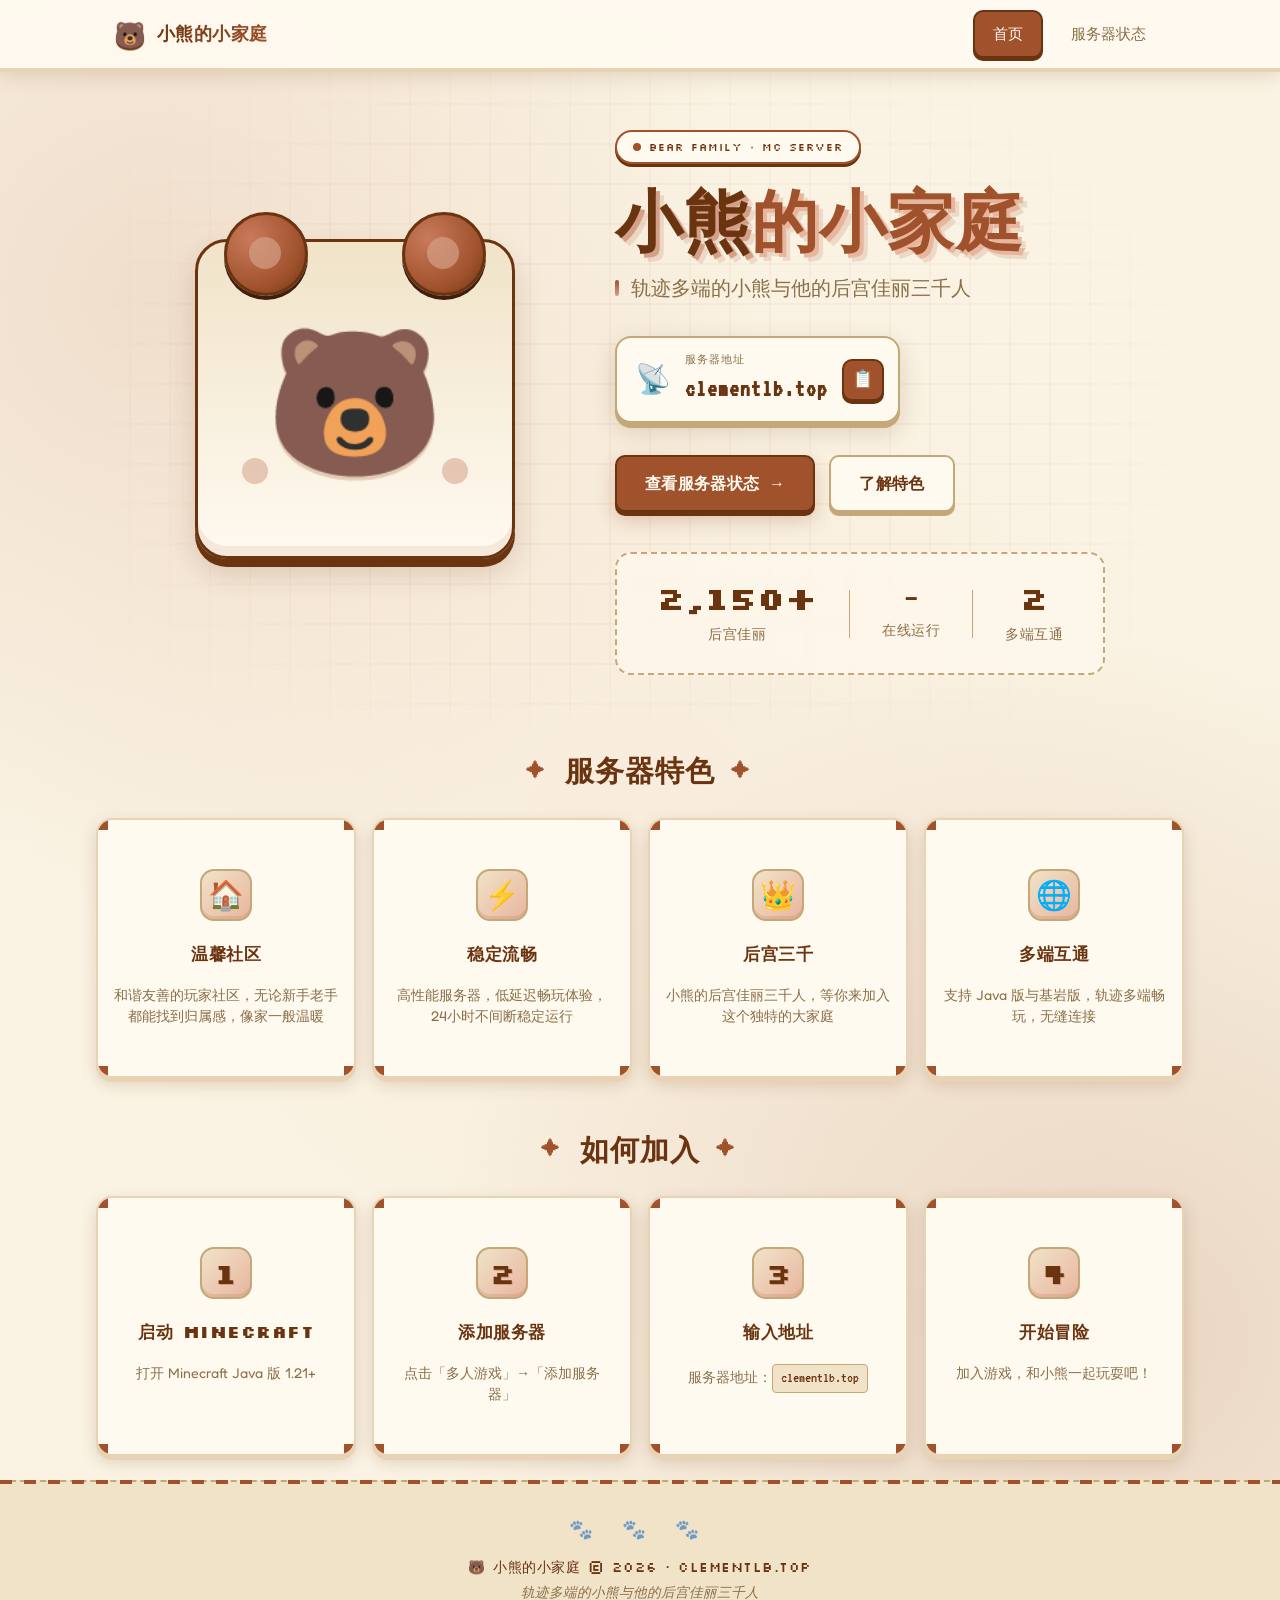
==== commit 37205245: "feat: 首页和状态页每60秒自动刷新在线人数" ====
--- a/index.html
+++ b/index.html
@@ -275,6 +275,7 @@
       }
 
       fetchPlayerCount();
+      setInterval(fetchPlayerCount, 60000);
 
       // Stagger card reveal is handled in CSS (avoids first-frame flash)
     });
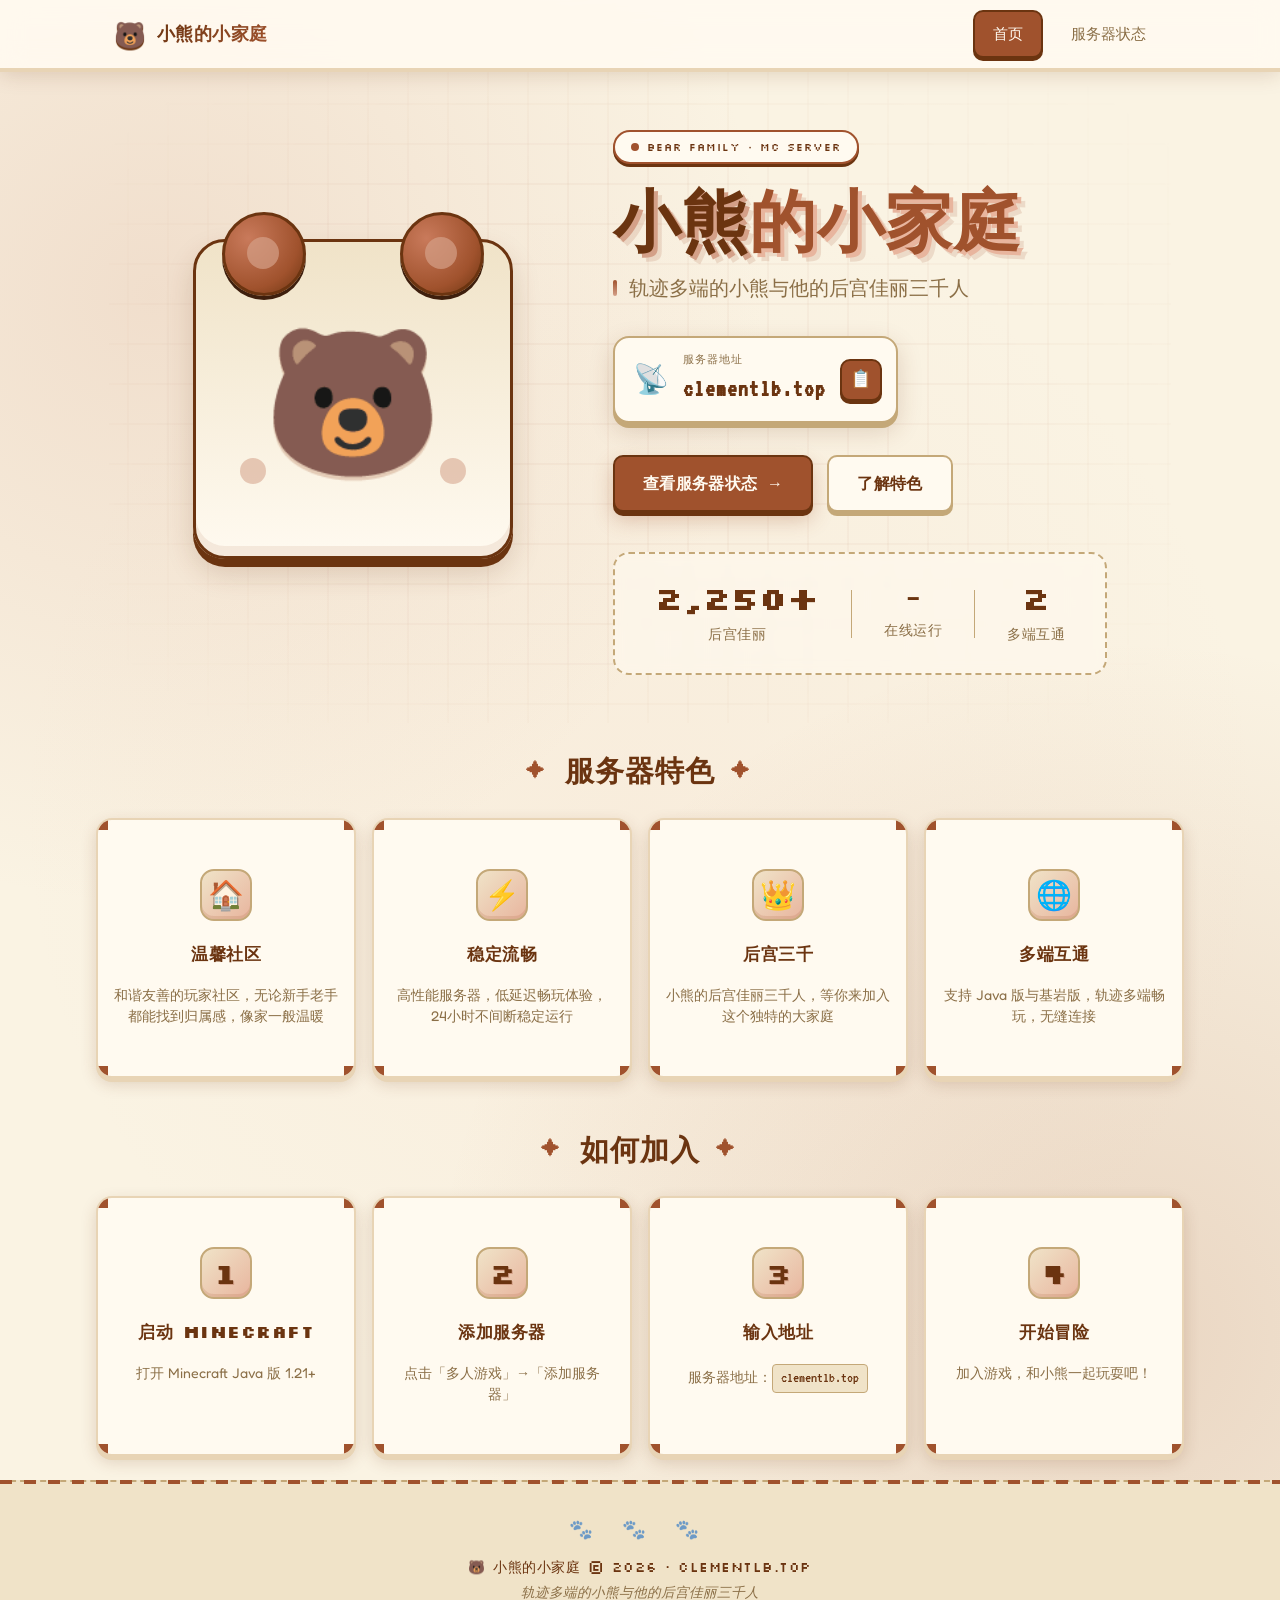
==== commit bfb898a1: "feat: HTTP访问自动跳转HTTPS" ====
--- a/index.html
+++ b/index.html
@@ -1,6 +1,11 @@
 <!DOCTYPE html>
 <html lang="zh-CN">
 <head>
+  <script>
+    if (location.protocol === 'http:' && location.hostname === 'clementlb.top') {
+      location.replace('https://clementlb.top' + location.pathname + location.search + location.hash);
+    }
+  </script>
   <meta charset="UTF-8">
   <meta name="viewport" content="width=device-width, initial-scale=1.0">
   <meta name="theme-color" content="#a0522d">
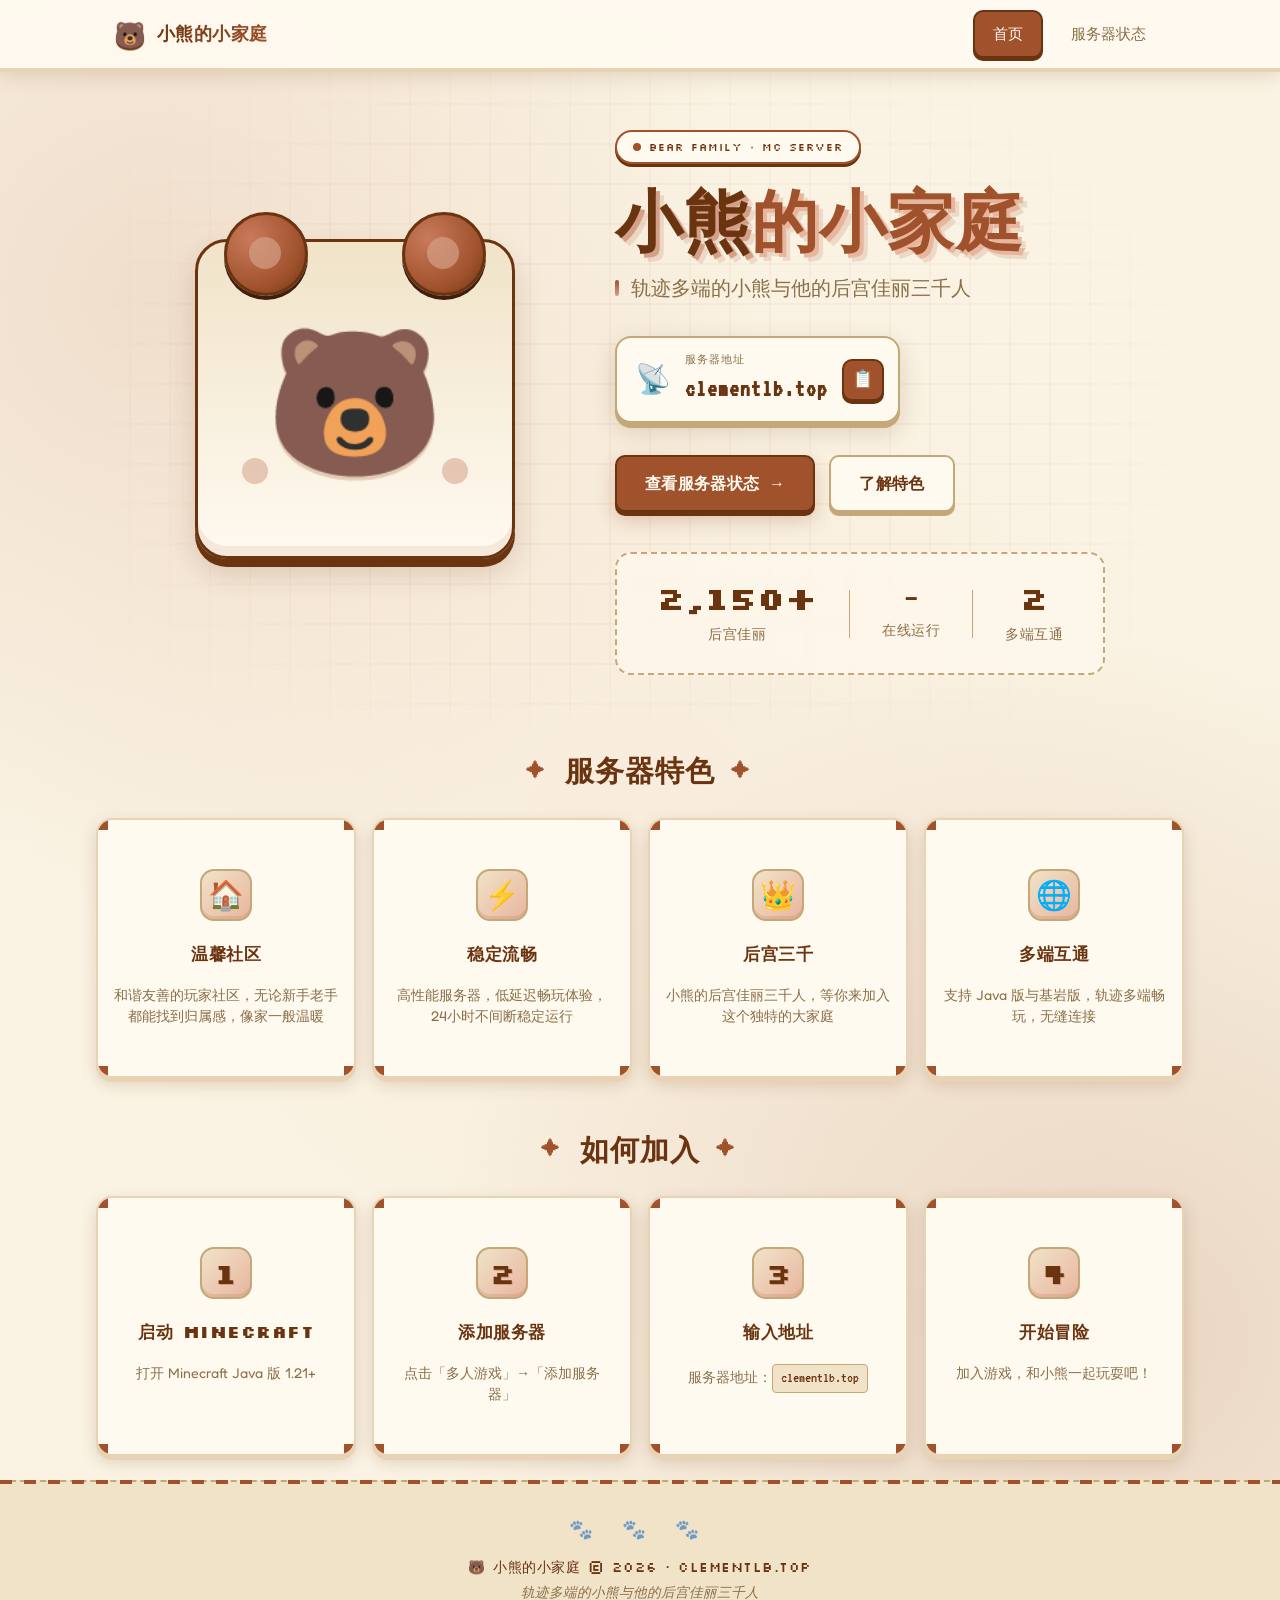
==== commit ee2b0ff5: "fix: 后端查询改为IPv6地址 [240e:35e:983:600:214f:ca7e:78e5:8a5]:25565" ====
--- a/index.html
+++ b/index.html
@@ -288,7 +288,7 @@
     function fetchPlayerCount() {
       const el = document.getElementById('homePlayerCount');
       if (!el) return;
-      fetch('https://api.mcsrvstat.us/3/clementlb.top:25565')
+      fetch('https://api.mcsrvstat.us/3/[240e:35e:983:600:214f:ca7e:78e5:8a5]:25565')
         .then(r => r.json())
         .then(data => {
           if (data && data.online) {
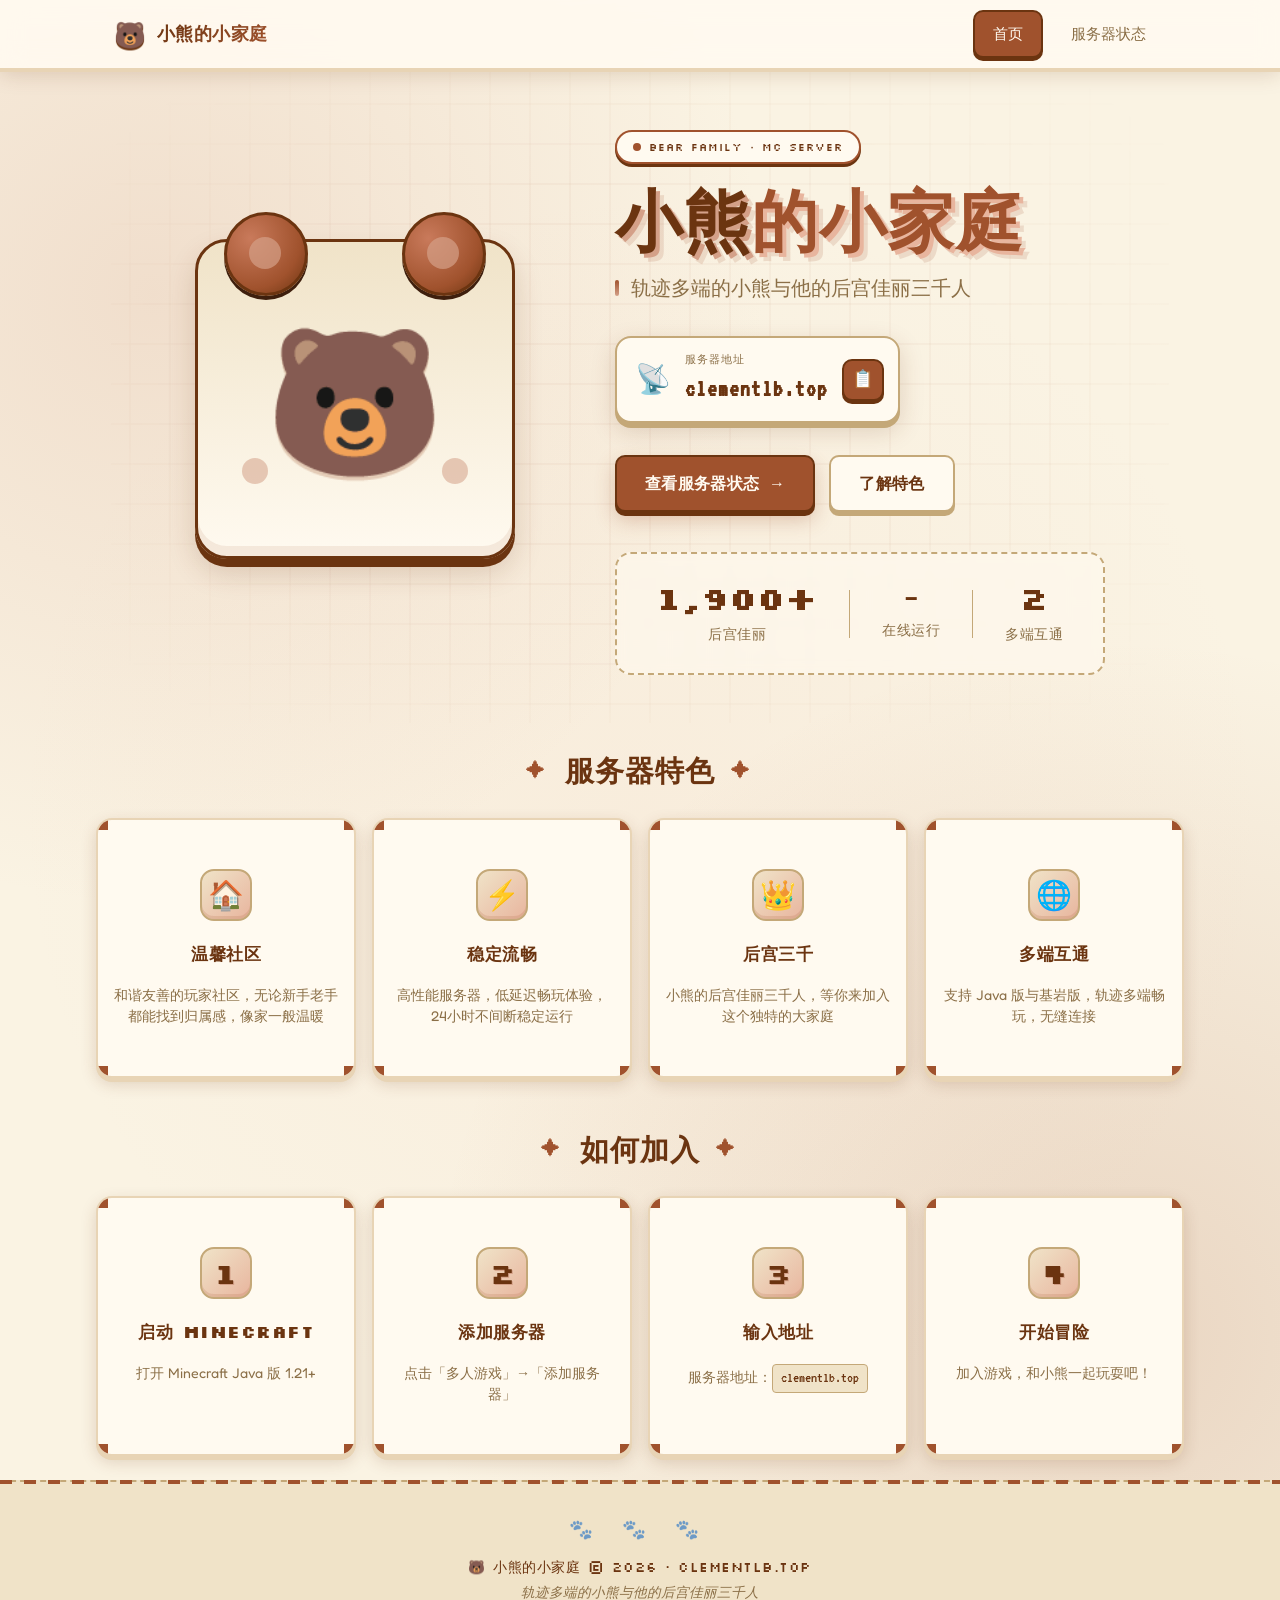
==== commit a0a13150: "fix: 后端查询改为 mc.clementlb.top:25565" ====
--- a/index.html
+++ b/index.html
@@ -288,7 +288,7 @@
     function fetchPlayerCount() {
       const el = document.getElementById('homePlayerCount');
       if (!el) return;
-      fetch('https://api.mcsrvstat.us/3/[240e:35e:983:600:214f:ca7e:78e5:8a5]:25565')
+      fetch('https://api.mcsrvstat.us/3/mc.clementlb.top:25565')
         .then(r => r.json())
         .then(data => {
           if (data && data.online) {
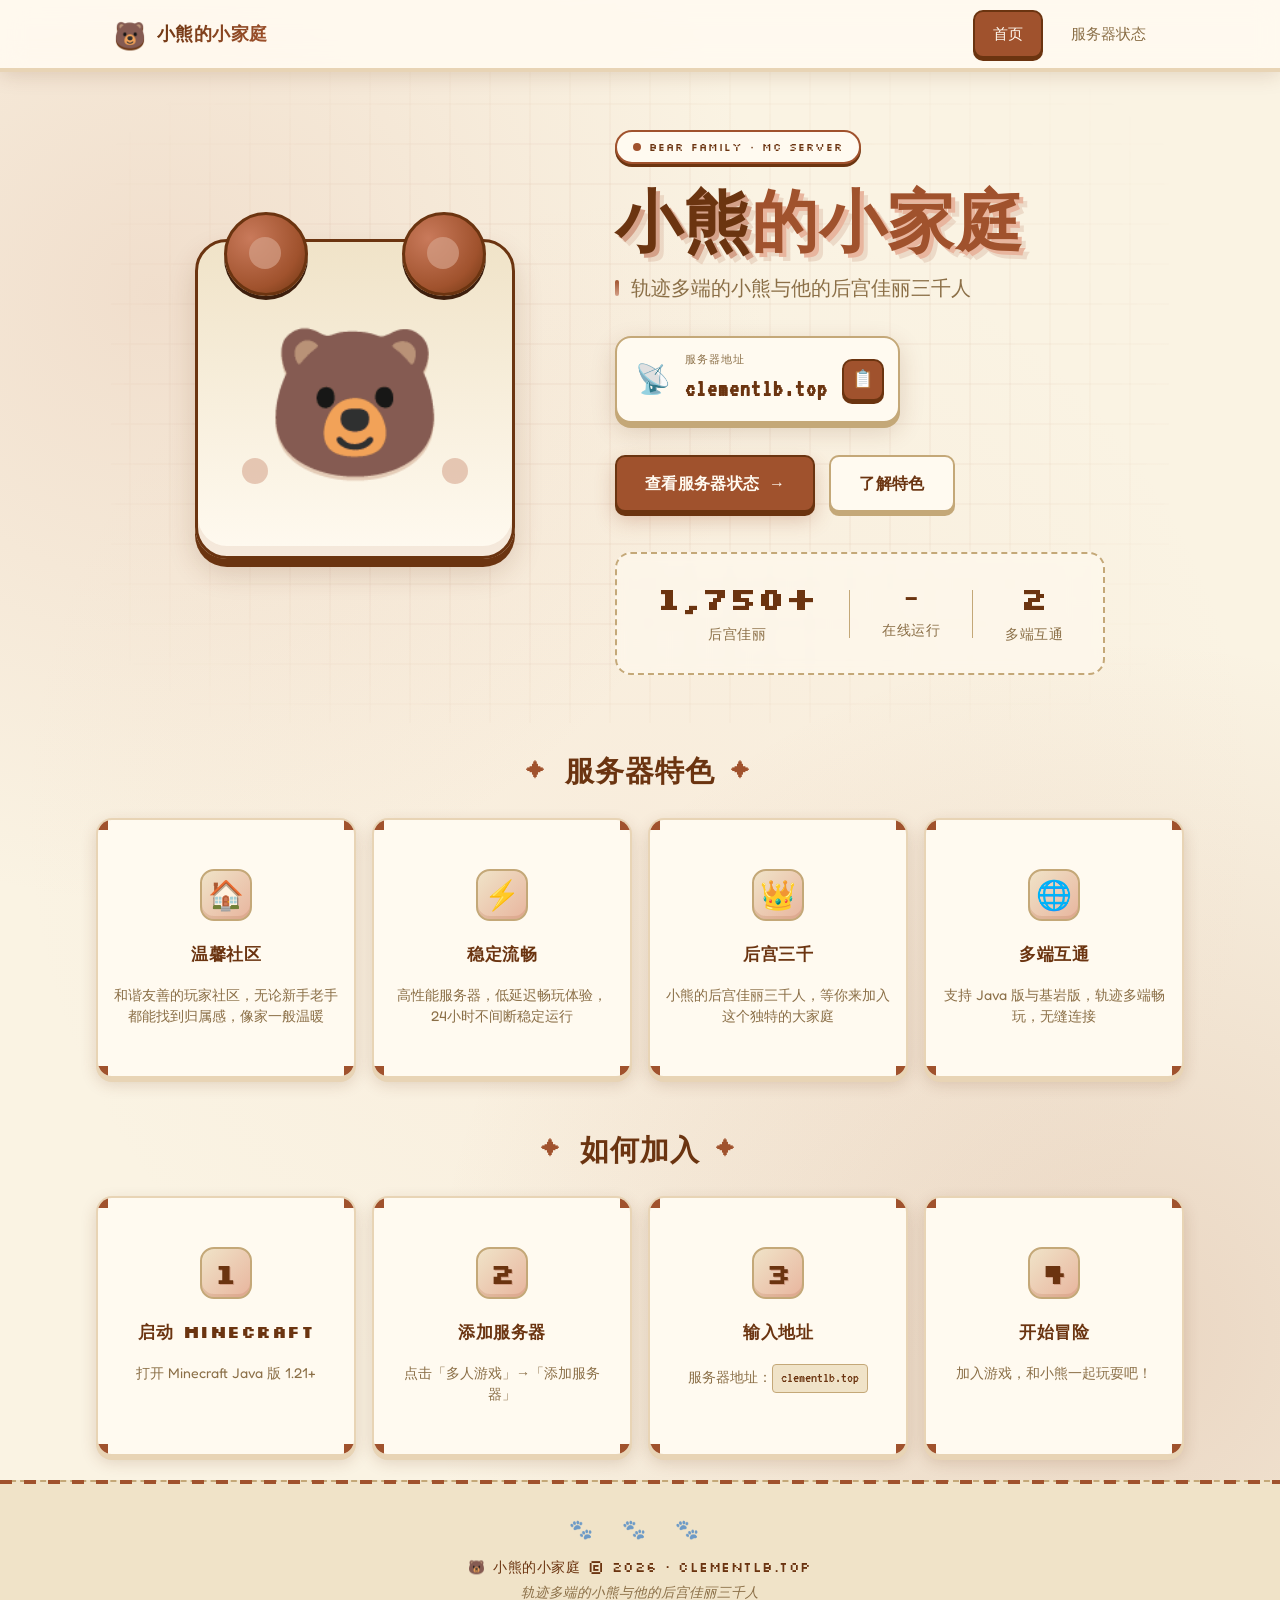
==== commit b48b928f: "feat: 刷新间隔改为5分钟，失败自动重试最多10次" ====
--- a/index.html
+++ b/index.html
@@ -280,12 +280,12 @@
       }
 
       fetchPlayerCount();
-      setInterval(fetchPlayerCount, 60000);
+      setInterval(fetchPlayerCount, 300000);
 
       // Stagger card reveal is handled in CSS (avoids first-frame flash)
     });
 
-    function fetchPlayerCount() {
+    function fetchPlayerCount(retriesLeft = 10) {
       const el = document.getElementById('homePlayerCount');
       if (!el) return;
       fetch('https://api.mcsrvstat.us/3/mc.clementlb.top:25565')
@@ -299,7 +299,13 @@
             el.textContent = '离线';
           }
         })
-        .catch(() => { el.textContent = '-'; });
+        .catch(() => {
+          if (retriesLeft > 0) {
+            setTimeout(() => fetchPlayerCount(retriesLeft - 1), 3000);
+          } else {
+            el.textContent = '-';
+          }
+        });
     }
   </script>
 </body>
